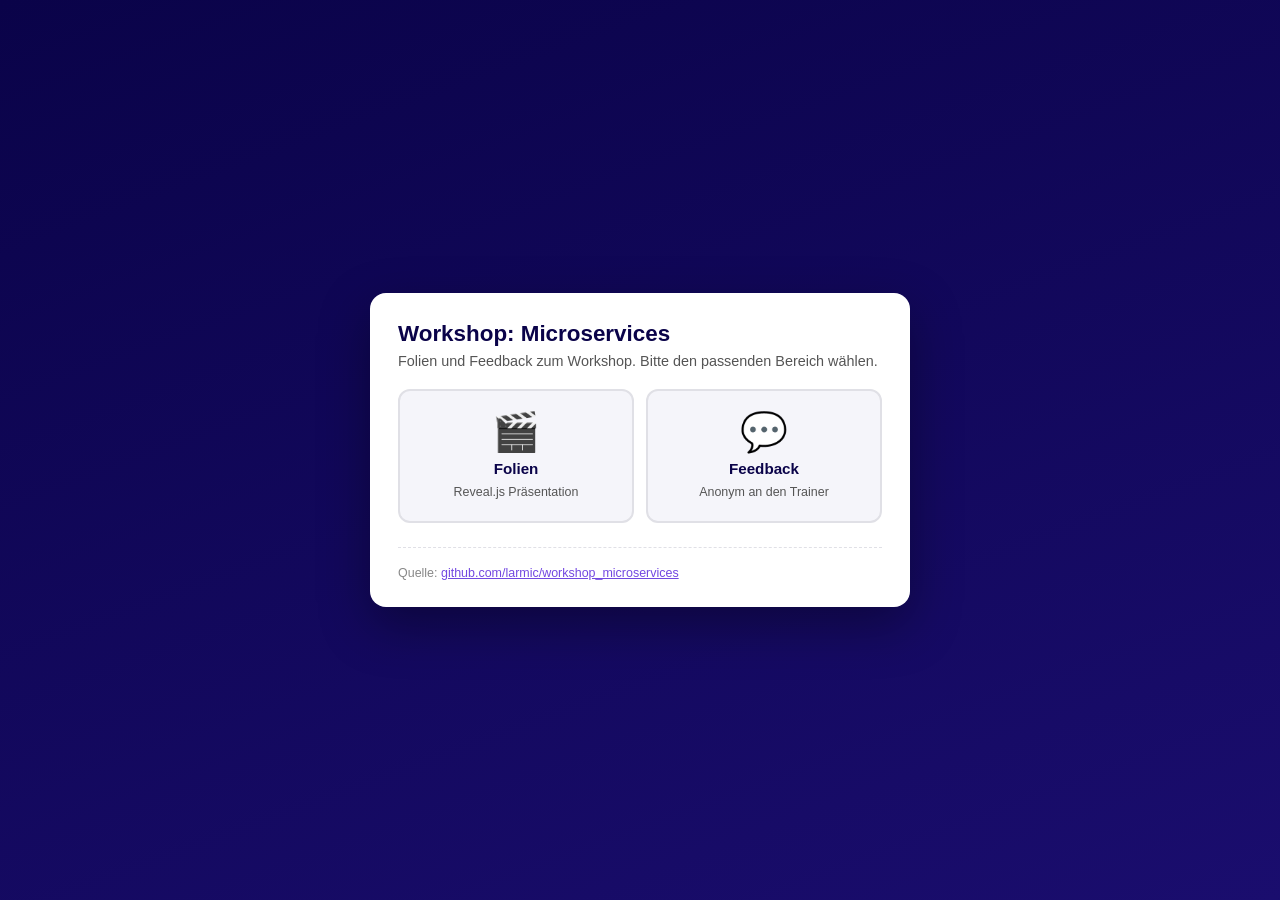
==== landing/index.html @ afeeb9b9 "Consolidate GitHub Pages workflows: merge feedback and slides deployment into a single workflow. Upd" ====
<!doctype html>
<html lang="de">
<head>
    <meta charset="utf-8">
    <meta name="viewport" content="width=device-width, initial-scale=1, viewport-fit=cover">
    <meta name="robots" content="noindex, nofollow">
    <title>Workshop: Microservices</title>
    <link rel="icon" type="image/png" href="./feedback/icon.png">
    <style>
        :root {
            --primary-dark: #0A0349;
            --primary-violet: #7348E1;
            --highlight: #D3F871;
            --wave: #EEE7FB;
            --line: #e0e0e6;
            --muted: #888;
        }
        * { box-sizing: border-box; }
        html, body { margin: 0; padding: 0; }
        body {
            min-height: 100vh;
            font-family: -apple-system, BlinkMacSystemFont, "Segoe UI", Roboto, "Helvetica Neue", Arial, sans-serif;
            color: var(--primary-dark);
            background: var(--primary-dark);
            background-image: linear-gradient(160deg, var(--primary-dark) 0%, #1a0d6e 100%);
            display: flex;
            align-items: center;
            justify-content: center;
            padding: 1.25rem;
        }
        .card {
            background: #fff;
            border-radius: 16px;
            box-shadow: 0 18px 50px rgba(0, 0, 0, 0.35);
            max-width: 540px;
            width: 100%;
            padding: 1.75rem 1.75rem 1.5rem;
        }
        h1 {
            font-size: 1.4rem;
            margin: 0 0 0.35rem;
            color: var(--primary-dark);
        }
        .sub {
            font-size: 0.9rem;
            color: #555;
            margin: 0 0 1.25rem;
        }
        .tile-row {
            display: flex;
            gap: 0.75rem;
            margin: 0 0 0.5rem;
        }
        .tile {
            flex: 1;
            display: flex;
            flex-direction: column;
            align-items: center;
            gap: 0.5rem;
            padding: 1.4rem 0.75rem;
            background: #f5f5fa;
            border: 2px solid var(--line);
            border-radius: 12px;
            text-decoration: none;
            color: var(--primary-dark);
            font-size: 0.95rem;
            font-weight: 700;
            transition: background 0.15s, border-color 0.15s, transform 0.08s;
        }
        .tile:hover {
            background: var(--wave);
            border-color: var(--primary-violet);
        }
        .tile:active { transform: translateY(1px); }
        .tile .emoji { font-size: 2.4rem; line-height: 1; }
        .tile .hint {
            font-size: 0.78rem;
            font-weight: 400;
            color: #555;
            text-align: center;
        }
        .footer {
            margin-top: 1.5rem;
            padding-top: 1rem;
            border-top: 1px dashed var(--line);
            font-size: 0.78rem;
            color: var(--muted);
            line-height: 1.5;
        }
        .footer a { color: var(--primary-violet); }
        @media (max-width: 480px) {
            .tile-row { flex-direction: column; }
        }
    </style>
</head>
<body>
    <main class="card" role="main">
        <h1>Workshop: Microservices</h1>
        <p class="sub">Folien und Feedback zum Workshop. Bitte den passenden Bereich w&auml;hlen.</p>

        <div class="tile-row">
            <a class="tile" href="./slides/">
                <span class="emoji">&#127916;</span>
                <span>Folien</span>
                <span class="hint">Reveal.js Pr&auml;sentation</span>
            </a>
            <a class="tile" href="./feedback/">
                <span class="emoji">&#128172;</span>
                <span>Feedback</span>
                <span class="hint">Anonym an den Trainer</span>
            </a>
        </div>

        <div class="footer">
            Quelle: <a href="https://github.com/larmic/workshop_microservices" target="_blank" rel="noopener">github.com/larmic/workshop_microservices</a>
        </div>
    </main>
</body>
</html>
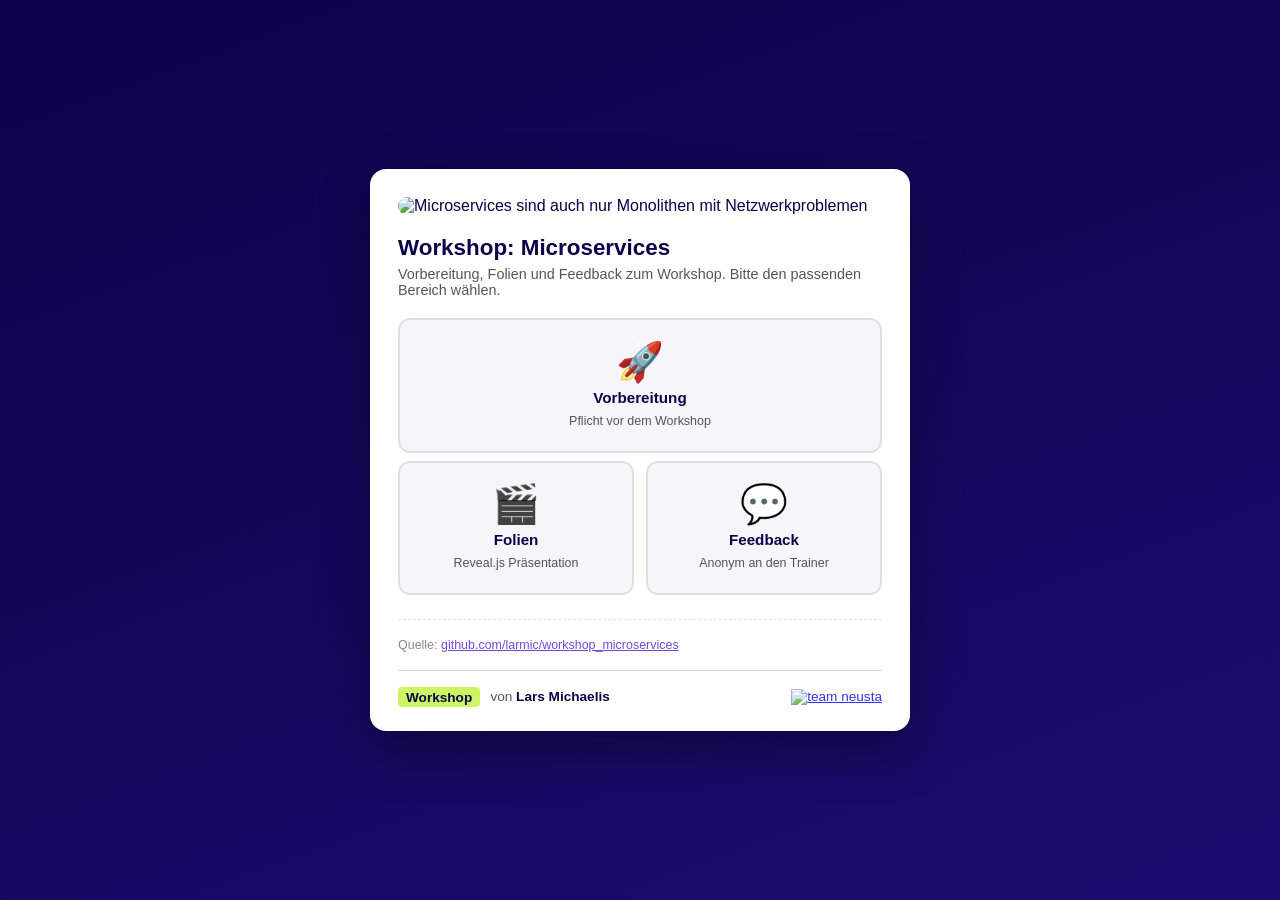
==== commit 5785c70c: "Integrate "vorbereitung" section into GitHub Pages: add client-side rendering for preparation and tr" ====
--- a/landing/index.html
+++ b/landing/index.html
@@ -35,6 +35,13 @@
             max-width: 540px;
             width: 100%;
             padding: 1.75rem 1.75rem 1.5rem;
+        }
+        .banner {
+            display: block;
+            width: 100%;
+            height: auto;
+            border-radius: 12px;
+            margin: 0 0 1.25rem;
         }
         h1 {
             font-size: 1.4rem;
@@ -88,6 +95,35 @@
             line-height: 1.5;
         }
         .footer a { color: var(--primary-violet); }
+        .workshop-footer {
+            margin-top: 1rem;
+            padding-top: 1rem;
+            border-top: 1px solid #d0d7e2;
+            display: flex;
+            align-items: center;
+            justify-content: space-between;
+            gap: 1rem;
+            flex-wrap: wrap;
+            font-size: 0.85rem;
+            color: #555;
+        }
+        .workshop-footer .footer-author strong { color: #0A0349; }
+        .workshop-footer .footer-author .accent {
+            display: inline-block;
+            padding: 0.15rem 0.5rem;
+            border-radius: 4px;
+            background: #CCF465;
+            color: #0A0349;
+            font-weight: 700;
+            margin-right: 0.4rem;
+        }
+        .workshop-footer .footer-logo {
+            height: 32px;
+            width: auto;
+            opacity: 0.8;
+            transition: opacity 0.15s;
+        }
+        .workshop-footer .footer-logo:hover { opacity: 1; }
         @media (max-width: 480px) {
             .tile-row { flex-direction: column; }
         }
@@ -95,9 +131,17 @@
 </head>
 <body>
     <main class="card" role="main">
+        <img class="banner" src="./slides/assets/intro.png" alt="Microservices sind auch nur Monolithen mit Netzwerkproblemen">
         <h1>Workshop: Microservices</h1>
-        <p class="sub">Folien und Feedback zum Workshop. Bitte den passenden Bereich w&auml;hlen.</p>
+        <p class="sub">Vorbereitung, Folien und Feedback zum Workshop. Bitte den passenden Bereich w&auml;hlen.</p>
 
+        <div class="tile-row">
+            <a class="tile" href="./vorbereitung/">
+                <span class="emoji">&#128640;</span>
+                <span>Vorbereitung</span>
+                <span class="hint">Pflicht vor dem Workshop</span>
+            </a>
+        </div>
         <div class="tile-row">
             <a class="tile" href="./slides/">
                 <span class="emoji">&#127916;</span>
@@ -114,6 +158,15 @@
         <div class="footer">
             Quelle: <a href="https://github.com/larmic/workshop_microservices" target="_blank" rel="noopener">github.com/larmic/workshop_microservices</a>
         </div>
+
+        <footer class="workshop-footer">
+            <div class="footer-author">
+                <span class="accent">Workshop</span> von <strong>Lars Michaelis</strong>
+            </div>
+            <a href="https://www.team-neusta.de/" target="_blank" rel="noopener" aria-label="team neusta">
+                <img class="footer-logo" src="./assets/team-neusta-logo.svg" alt="team neusta">
+            </a>
+        </footer>
     </main>
 </body>
 </html>
